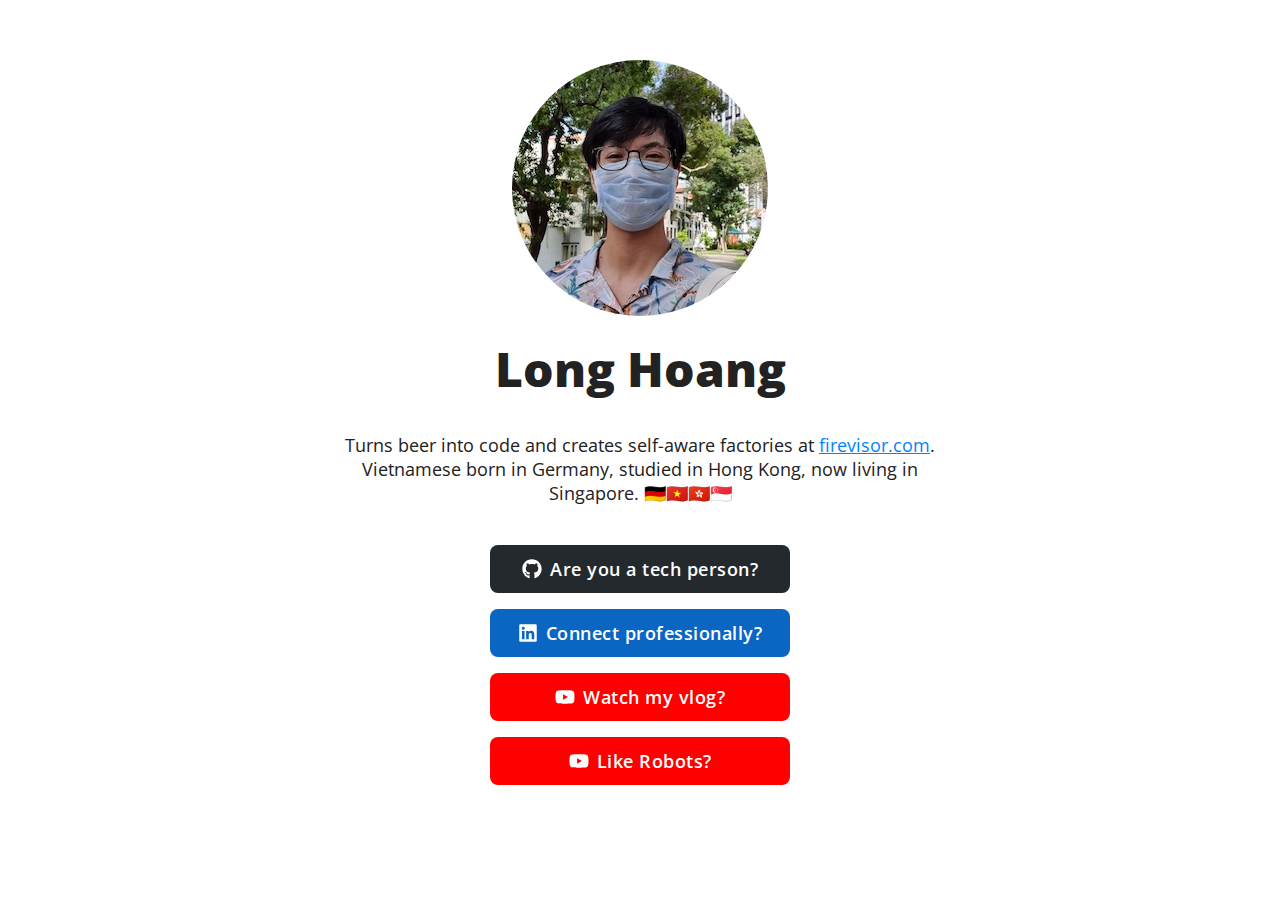
==== index.html @ 1d048261 "Add initial modified template from littelink" ====
<!DOCTYPE html>
<html lang="en">
  <head>
    <meta charset="utf-8">
    <title>Long Hoang | @longh</title>

    <meta name="description" content=""><!-- TODO -->
    <meta name="author" content="Long Hoang">

    <meta name="viewport" content="width=device-width, initial-scale=1">

    <link href="https://fonts.googleapis.com/css?family=Open+Sans:400,600,800&display=swap" rel="stylesheet">

    <link rel="stylesheet" href="css/normalize.css">
    <link rel="stylesheet" href="css/skeleton-light.css">
    <link rel="stylesheet" href="css/brands.css">

    <link rel="icon" type="image/png" href="images/profile-square-long-128.jpg"><!-- TODO -->
  </head>
  <body>
    <div class="container">
      <div class="row">
	<div class="column" style="margin-top: 10%">

	  <header>
            <img src="images/profile-square-long-256.jpg" srcset="images/profile-square-long-512.jpg 2x" style="border-radius: 50%;">
            <h1>Long Hoang</h1>

	    <p>Turns beer into code and creates self-aware factories at <a href="https://firevisor.com">firevisor.com</a>. Vietnamese born in Germany, studied in Hong Kong, now living in Singapore. 🇩🇪🇻🇳🇭🇰🇸🇬</p>
	  </header>

	  <main>
            <a class="button button-github" href="https://github.com/loong"><img class="icon" src="icons/github.svg">Are you a tech person?</a>
            <br />            
            <a class="button button-linkedin" href="https://www.linkedin.com/in/longh/"><img class="icon" src="icons/linkedin.svg">Connect professionally?</a>
            <br />
	    <a class="button button-youtube" href="https://www.youtube.com/watch?v=TLSK38Writg"><img class="icon" src="icons/youtube.svg">Watch my vlog?</a>
            <br />
	    <a class="button button-youtube" href="https://www.youtube.com/watch?v=tYRYdTxP_7Y&list=PLHEllRtBKB6ceioUP36t1E7LcESjAl58N"><img class="icon" src="icons/youtube.svg">Like Robots?</a>
            <br />
	  </main>

	</div>
      </div>
    </div>
  </body>
</html>
---- css/skeleton-light.css ----
/*
* littlelink V1
* https://littlelink.com
* Free to use under the MIT license.
* http://www.opensource.org/licenses/mit-license.php
* 12/21/2019
*
* Built using:
*
* Skeleton V2.0.4
* Copyright 2014, Dave Gamache
* www.getskeleton.com
* Free to use under the MIT license.
* http://www.opensource.org/licenses/mit-license.php
* 12/29/2014
*/


/* Table of contents
––––––––––––––––––––––––––––––––––––––––––––––––––
- Grid
- Base Styles
- Typography
- Links
- Code
- Spacing
- Utilities
*
* You'll find the button css in css/brands.css.
*
*/


/* Grid
–––––––––––––––––––––––––––––––––––––––––––––––––– */
.container {
  position: relative;
  width: 100%;
  max-width: 600px;
  text-align: center;
  margin: 0 auto;
  padding: 0 20px;
  box-sizing: border-box; }
.column {
  position: center;
  width: 100%;
  float: center;
  box-sizing: border-box; }

/* For devices larger than 400px */
@media (min-width: 400px) {
  .container {
    width: 85%;
    padding: 0; }
}

/* For devices larger than 550px */
@media (min-width: 550px) {
  .container {
    width: 80%; }
  .column,
  .columns {
    margin-left: 0; }
  .column:first-child,
  .columns:first-child {
    margin-left: 0; }

}


/* Base Styles
–––––––––––––––––––––––––––––––––––––––––––––––––– */
/* NOTE
html is set to 62.5% so that all the REM measurements throughout Skeleton
are based on 10px sizing. So basically 1.5rem = 15px :) */
html {
  font-size: 100%; }
body {
  font-size: 18px;
  line-height: 24px;
  font-weight: 400;
  font-family: "Open Sans", "HelveticaNeue", "Helvetica Neue", Helvetica, Arial, sans-serif;
  color: #222; }


/* Typography
–––––––––––––––––––––––––––––––––––––––––––––––––– */
h1 {
  margin-top: 0;
  margin-bottom: 16px;
  font-weight: 800; }
h1 { font-size:24px; line-height: 64px; letter-spacing: 0;}


/* Larger than phablet */
@media (min-width: 550px) {
  h1 { font-size: 48px; line-height: 96px;}
}

p {
  margin-top: 0; }


/* Links
–––––––––––––––––––––––––––––––––––––––––––––––––– */
a {
  color: #0085FF; }
a:hover {
  color: #0085FF; }


/* Code
–––––––––––––––––––––––––––––––––––––––––––––––––– */
code {
  padding: .2rem .5rem;
  margin: 0 .2rem;
  font-size: 90%;
  white-space: nowrap;
  background: #F1F1F1;
  border: 1px solid #E1E1E1;
  border-radius: 4px; }
pre > code {
  display: block;
  padding: 1rem 1.5rem;
  white-space: pre; }

/* Spacing
–––––––––––––––––––––––––––––––––––––––––––––––––– */
button,
.button {
  margin-bottom: 1rem; }
input,
textarea,
select,
fieldset {
  margin-bottom: 1.5rem; }
pre,
blockquote,
dl,
figure,
p,
ol {
  margin-bottom: 2.5rem; }


/* Utilities
–––––––––––––––––––––––––––––––––––––––––––––––––– */
.u-full-width {
  width: 100%;
  box-sizing: border-box; }
.u-max-full-width {
  max-width: 100%;
  box-sizing: border-box; }
.u-pull-right {
  float: right; }
.u-pull-left {
  float: left; }


/* Misc
–––––––––––––––––––––––––––––––––––––––––––––––––– */
hr {
  margin-top: 3rem;
  margin-bottom: 3.5rem;
  border-width: 0;
  border-top: 1px solid #E1E1E1; }
---- css/brands.css ----
/*
* littlelink.io
* Skeleton V2.0.4
* Copyright 2014, Dave Gamache
* www.getskeleton.com
* Free to use under the MIT license.
* http://www.opensource.org/licenses/mit-license.php
* 12/29/2014
*/

/*
* Built using on:
* Skeleton V2.0.4
* Copyright 2014, Dave Gamache
* www.getskeleton.com
* Free to use under the MIT license.
* http://www.opensource.org/licenses/mit-license.php
* 12/29/2014
*/


/* Table of contents
––––––––––––––––––––––––––––––––––––––––––––––––––

- Buttons
- Brand Styles

*/


/* Buttons
–––––––––––––––––––––––––––––––––––––––––––––––––– */

.button,
button {
  display: inline-block;
  text-decoration: none;
  height: 48px;
  padding: 0 16px;
  text-align: center;
  vertical-align: middle;
  font-size: 18px;
  width: 300px;
  font-weight: 600;
  line-height: 48px;
  letter-spacing: 0.5px;
  white-space: nowrap;
  background-color: transparent;
  border-radius: 8px;
  cursor: pointer;
  box-sizing: border-box; }
button:hover,
.button:focus {
  color: #333;
  border-color: #888;
  outline: 0; }
.button.button-primary {
  color: #FFF;
  filter: brightness(90%) }
.button.button-primary:hover,
.button.button-primary:focus {
  color: #FFF;
  filter: brightness(90%) }


/* Brand Icons
–––––––––––––––––––––––––––––––––––––––––––––––––– */

.icon {
  padding: 0px 8px 3.5px 0px;
  vertical-align: middle;
  width: 20px;
  height: 20px;
}


/* Brand Styles
–––––––––––––––––––––––––––––––––––––––––––––––––– */

/* Discord */
.button.button-discord {
  color: #FFFFFF;
  background-color: #7289DA }
.button.button-discord:hover,
.button.button-discord:focus {
  filter: brightness(90%) }

/* Facebook */
.button.button-facebook {
  color: #FFFFFF;
  background-color: #1877f2 }
.button.button-facebook:hover,
.button.button-facebook:focus {
  filter: brightness(90%) }

/* Figma */
.button.button-figma {
  color: #FFFFFF;
  background-color: #131313 }
.button.button-figma:hover,
.button.button-figma:focus {
  filter: brightness(90%) }

/* Github */
.button.button-github {
  color: #FFFFFF;
  background-color: #24292e }
.button.button-github:hover,
.button.button-github:focus {
  filter: brightness(90%) }

/* Instagram */
.button.button-instagram {
  color: #FFFFFF;
  background-image: linear-gradient(-135deg,#1400c8,#b900b4,#f50000) }
.button.button-instagram:hover,
.button.button-instagram:focus {
  filter: brightness(90%) }

/* Kit */
.button.button-kit {
  color: #FFFFFF;
  background-color: #10c694 }
.button.button-kit:hover,
.button.button-kit:focus {
  filter: brightness(90%) }

/* LinkedIn */
.button.button-linkedin {
  color: #FFFFFF;
  background-color: #0A66C2 }
.button.button-linkedin:hover,
.button.button-linkedin:focus {
  filter: brightness(90%) }

/* Medium */
.button.button-medium {
  color: #000000;
  background-color: #E8F3EC }
.button.button-medium:hover,
.button.button-medium:focus {
  filter: brightness(90%) }

/* Mixer */
.button.button-mixer {
  color: #FFFFFF;
  background-color: #212c3d }
.button.button-mixer:hover,
.button.button-mixer:focus {
  filter: brightness(90%) }

/* Pinterest */
.button.button-pinterest {
  color: #FFFFFF;
  background-color: #E60023 }
.button.button-pinterest:hover,
.button.button-pinterest:focus {
  filter: brightness(90%) }

/* Reddit */
.button.button-reddit {
  color: #FFFFFF;
  background-color: #FF4500 }
.button.button-reddit:hover,
.button.button-reddit:focus {
  filter: brightness(90%) }

/* Snapchat */
.button.button-snapchat {
  color: #000000;
  background-color: #fffc00 }
.button.button-snapchat:hover,
.button.button-snapchat:focus {
  filter: brightness(90%) }

/* SoundCloud */
.button.button-soundcloud {
  color: #FFFFFF;
  background-color: #ff5500 }
.button.button-soundcloud:hover,
.button.button-soundcloud:focus {
  filter: brightness(90%) }

/* Spectrum */
.button.button-spectrum {
  color: #FFFFFF;
  background-color: #7b16ff }
.button.button-spectrum:hover,
.button.button-spectrum:focus {
  filter: brightness(90%) }

/* Spotify */
.button.button-spotify {
  color: #FFFFFF;
  background-color: #1DB954 }
.button.button-spotify:hover,
.button.button-spotify:focus {
  filter: brightness(90%) }

/* Steam */
.button.button-steam {
  color: #FFFFFF;
  background-color: #171a21 }
.button.button-steam:hover,
.button.button-steam:focus {
  filter: brightness(90%) }
  
/* Telegram */
.button.button-telegram {
  color: #FFFFFF;
  background-color: #3faee8 }
.button.button-telegram:hover,
.button.button-telegram:focus {
  filter: brightness(90%) }

/* Tumblr */
.button.button-tumblr {
  color: #FFFFFF;
  background-color: #131313 }
.button.button-tumblr:hover,
.button.button-tumblr:focus {
  filter: brightness(90%) }

/* Twitch */
.button.button-twitch {
  color: #FFFFFF;
  background-color: #9146ff }
.button.button-twitch:hover,
.button.button-twitch:focus {
  filter: brightness(90%) }

/* Twitter */
.button.button-twitter {
  color: #FFFFFF;
  background-color: #1DA1F2 }
.button.button-twitter:hover,
.button.button-twitter:focus {
  filter: brightness(90%) }

/* YouTube */
.button.button-youtube {
  color: #FFFFFF;
  background-color: #FF0000 }
.button.button-youtube:hover,
.button.button-youtube:focus {
  filter: brightness(90%) }
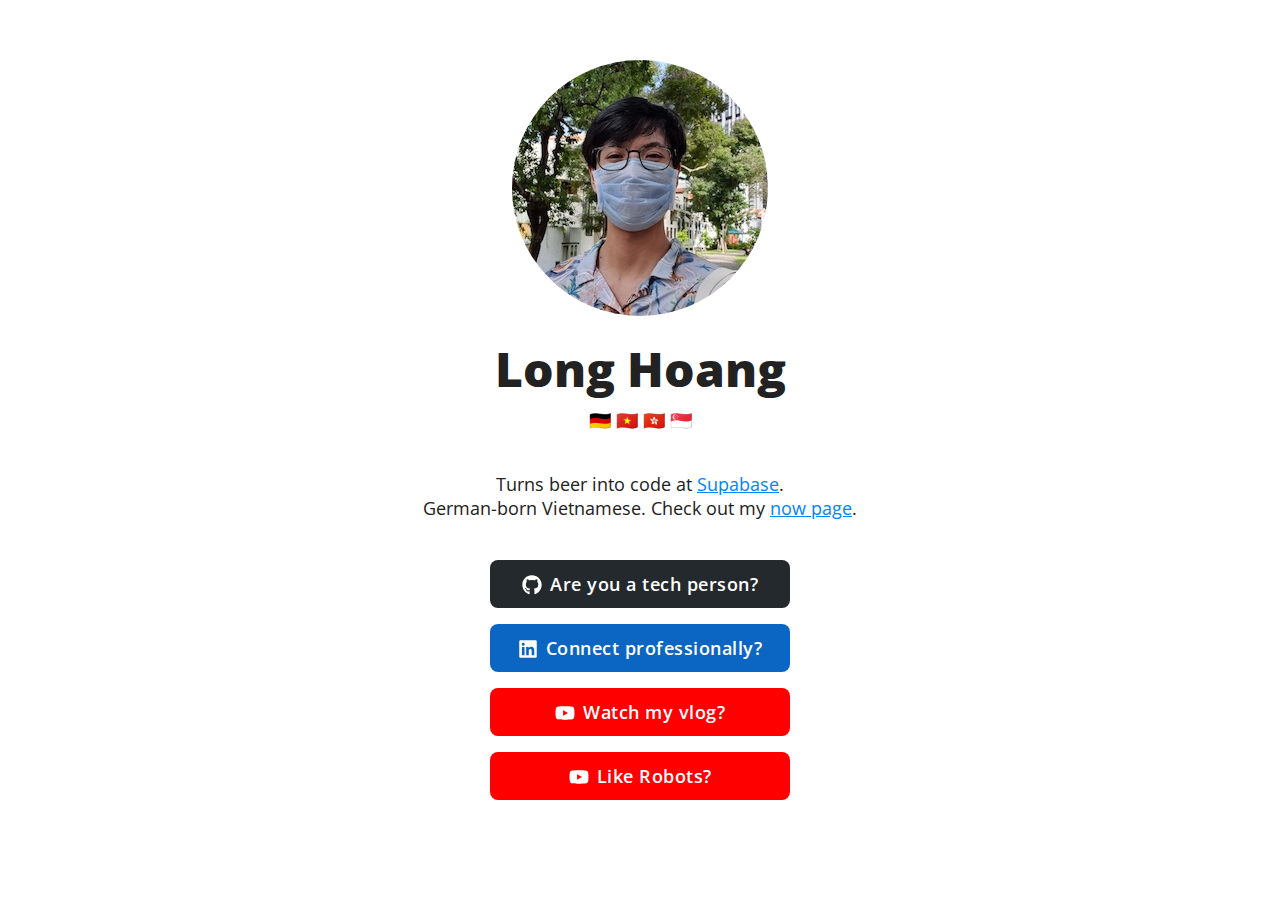
==== commit 3244b3ea: "Change blurb" ====
--- a/index.html
+++ b/index.html
@@ -1,47 +1,221 @@
 <!DOCTYPE html>
 <html lang="en">
   <head>
-    <meta charset="utf-8">
+    <meta charset="utf-8" />
     <title>Long Hoang | @longh</title>
 
-    <meta name="description" content=""><!-- TODO -->
-    <meta name="author" content="Long Hoang">
-
-    <meta name="viewport" content="width=device-width, initial-scale=1">
-
-    <link href="https://fonts.googleapis.com/css?family=Open+Sans:400,600,800&display=swap" rel="stylesheet">
-
-    <link rel="stylesheet" href="css/normalize.css">
-    <link rel="stylesheet" href="css/skeleton-light.css">
-    <link rel="stylesheet" href="css/brands.css">
-
-    <link rel="icon" type="image/png" href="images/profile-square-long-128.jpg"><!-- TODO -->
+    <meta name="description" content="" />
+    <!-- TODO -->
+    <meta name="author" content="Long Hoang" />
+
+    <meta name="viewport" content="width=device-width, initial-scale=1" />
+
+    <link
+      href="https://fonts.googleapis.com/css?family=Open+Sans:400,600,800&display=swap"
+      rel="stylesheet"
+    />
+
+    <link rel="stylesheet" href="css/normalize.css" />
+    <link rel="stylesheet" href="css/skeleton-light.css" />
+    <link rel="stylesheet" href="css/brands.css" />
+
+    <link
+      rel="icon"
+      type="image/png"
+      href="images/profile-square-long-128.jpg"
+    />
+    <!-- TODO -->
+
+    <!-- start Mixpanel -->
+    <script type="text/javascript">
+      (function (c, a) {
+        if (!a.__SV) {
+          var b = window;
+          try {
+            var d,
+              m,
+              j,
+              k = b.location,
+              f = k.hash;
+            d = function (a, b) {
+              return (m = a.match(RegExp(b + "=([^&]*)"))) ? m[1] : null;
+            };
+            f &&
+              d(f, "state") &&
+              ((j = JSON.parse(decodeURIComponent(d(f, "state")))),
+              "mpeditor" === j.action &&
+                (b.sessionStorage.setItem("_mpcehash", f),
+                history.replaceState(
+                  j.desiredHash || "",
+                  c.title,
+                  k.pathname + k.search
+                )));
+          } catch (n) {}
+          var l, h;
+          window.mixpanel = a;
+          a._i = [];
+          a.init = function (b, d, g) {
+            function c(b, i) {
+              var a = i.split(".");
+              2 == a.length && ((b = b[a[0]]), (i = a[1]));
+              b[i] = function () {
+                b.push([i].concat(Array.prototype.slice.call(arguments, 0)));
+              };
+            }
+            var e = a;
+            "undefined" !== typeof g ? (e = a[g] = []) : (g = "mixpanel");
+            e.people = e.people || [];
+            e.toString = function (b) {
+              var a = "mixpanel";
+              "mixpanel" !== g && (a += "." + g);
+              b || (a += " (stub)");
+              return a;
+            };
+            e.people.toString = function () {
+              return e.toString(1) + ".people (stub)";
+            };
+            l =
+              "disable time_event track track_pageview track_links track_forms track_with_groups add_group set_group remove_group register register_once alias unregister identify name_tag set_config reset opt_in_tracking opt_out_tracking has_opted_in_tracking has_opted_out_tracking clear_opt_in_out_tracking people.set people.set_once people.unset people.increment people.append people.union people.track_charge people.clear_charges people.delete_user people.remove".split(
+                " "
+              );
+            for (h = 0; h < l.length; h++) c(e, l[h]);
+            var f = "set set_once union unset remove delete".split(" ");
+            e.get_group = function () {
+              function a(c) {
+                b[c] = function () {
+                  call2_args = arguments;
+                  call2 = [c].concat(Array.prototype.slice.call(call2_args, 0));
+                  e.push([d, call2]);
+                };
+              }
+              for (
+                var b = {},
+                  d = ["get_group"].concat(
+                    Array.prototype.slice.call(arguments, 0)
+                  ),
+                  c = 0;
+                c < f.length;
+                c++
+              )
+                a(f[c]);
+              return b;
+            };
+            a._i.push([b, d, g]);
+          };
+          a.__SV = 1.2;
+          b = c.createElement("script");
+          b.type = "text/javascript";
+          b.async = !0;
+          b.src =
+            "undefined" !== typeof MIXPANEL_CUSTOM_LIB_URL
+              ? MIXPANEL_CUSTOM_LIB_URL
+              : "file:" === c.location.protocol &&
+                "//cdn.mxpnl.com/libs/mixpanel-2-latest.min.js".match(/^\/\//)
+              ? "https://cdn.mxpnl.com/libs/mixpanel-2-latest.min.js"
+              : "//cdn.mxpnl.com/libs/mixpanel-2-latest.min.js";
+          d = c.getElementsByTagName("script")[0];
+          d.parentNode.insertBefore(b, d);
+        }
+      })(document, window.mixpanel || []);
+      mixpanel.init("0b9bf0e5fe3b4a18e5077c3643ab8814");
+      mixpanel.track("linkr page opened");
+    </script>
+    <!-- end Mixpanel -->
   </head>
   <body>
     <div class="container">
       <div class="row">
-	<div class="column" style="margin-top: 10%">
-
-	  <header>
-            <img src="images/profile-square-long-256.jpg" srcset="images/profile-square-long-512.jpg 2x" style="border-radius: 50%;">
+        <div class="column" style="margin-top: 10%">
+          <header>
+            <img
+              src="images/profile-square-long-256.jpg"
+              srcset="images/profile-square-long-512.jpg 2x"
+              style="border-radius: 50%"
+            />
             <h1>Long Hoang</h1>
-
-	    <p>Turns beer into code and creates self-aware factories at <a href="https://firevisor.com">firevisor.com</a>. Vietnamese born in Germany, studied in Hong Kong, now living in Singapore. 🇩🇪🇻🇳🇭🇰🇸🇬</p>
-	  </header>
-
-	  <main>
-            <a class="button button-github" href="https://github.com/loong"><img class="icon" src="icons/github.svg">Are you a tech person?</a>
-            <br />            
-            <a class="button button-linkedin" href="https://www.linkedin.com/in/longh/"><img class="icon" src="icons/linkedin.svg">Connect professionally?</a>
-            <br />
-	    <a class="button button-youtube" href="https://www.youtube.com/watch?v=TLSK38Writg"><img class="icon" src="icons/youtube.svg">Watch my vlog?</a>
-            <br />
-	    <a class="button button-youtube" href="https://www.youtube.com/watch?v=tYRYdTxP_7Y&list=PLHEllRtBKB6ceioUP36t1E7LcESjAl58N"><img class="icon" src="icons/youtube.svg">Like Robots?</a>
-            <br />
-	  </main>
-
-	</div>
+            <p style="margin-top: -1.37em">🇩🇪 🇻🇳 🇭🇰 🇸🇬</p>
+            <p>
+              Turns beer into code at
+              <a href="https://supabase.com">Supabase</a>. <br />
+              German-born Vietnamese. Check out my
+              <a
+                href="https://longh.notion.site/Now-Page-5d1da176b8304c98a0f76d45243105f5"
+                >now page</a
+              >.
+            </p>
+          </header>
+
+          <main>
+            <div id="nav">
+              <a
+                id="tech-person"
+                class="button button-github"
+                href="https://github.com/loong"
+                target="_blank"
+                ><img class="icon" src="icons/github.svg" />Are you a tech
+                person?</a
+              >
+              <br />
+              <a
+                id="connect-linkedin"
+                class="button button-linkedin"
+                href="https://www.linkedin.com/in/longh/"
+                target="_blank"
+                ><img class="icon" src="icons/linkedin.svg" />Connect
+                professionally?</a
+              >
+              <br />
+              <a
+                id="watch-vlog"
+                class="button button-youtube"
+                href="https://www.youtube.com/watch?v=TLSK38Writg"
+                target="_blank"
+                ><img class="icon" src="icons/youtube.svg" />Watch my vlog?</a
+              >
+              <br />
+              <a
+                id="like-robots"
+                class="button button-youtube"
+                href="https://www.youtube.com/watch?v=tYRYdTxP_7Y&list=PLHEllRtBKB6ceioUP36t1E7LcESjAl58N"
+                target="_blank"
+                ><img class="icon" src="icons/youtube.svg" />Like Robots?</a
+              >
+            </div>
+          </main>
+        </div>
       </div>
     </div>
+
+    <!-- Global site tag (gtag.js) - Google Analytics -->
+    <script
+      async
+      src="https://www.googletagmanager.com/gtag/js?id=UA-136899349-2"
+    ></script>
+    <script>
+      window.dataLayer = window.dataLayer || [];
+      function gtag() {
+        dataLayer.push(arguments);
+      }
+      gtag("js", new Date());
+      gtag("config", "UA-136899349-2");
+    </script>
+
+    <script type="text/javascript">
+      mixpanel.people.increment("linkr opened");
+      mixpanel.track_links("#tech-person", "Open GitHub from linkr", {
+        referrer: document.referrer,
+        "maybe-techie": true,
+      });
+      mixpanel.track_links("#connect-linkedin", "Open LinkedIn from linkr", {
+        referrer: document.referrer,
+      });
+      mixpanel.track_links("#watch-vlog", "Open Vlog from linkr", {
+        referrer: document.referrer,
+      });
+      mixpanel.track_links("#like-robots", "Open Stingray from linkr", {
+        referrer: document.referrer,
+        "maybe-likes-robots": true,
+      });
+    </script>
   </body>
 </html>
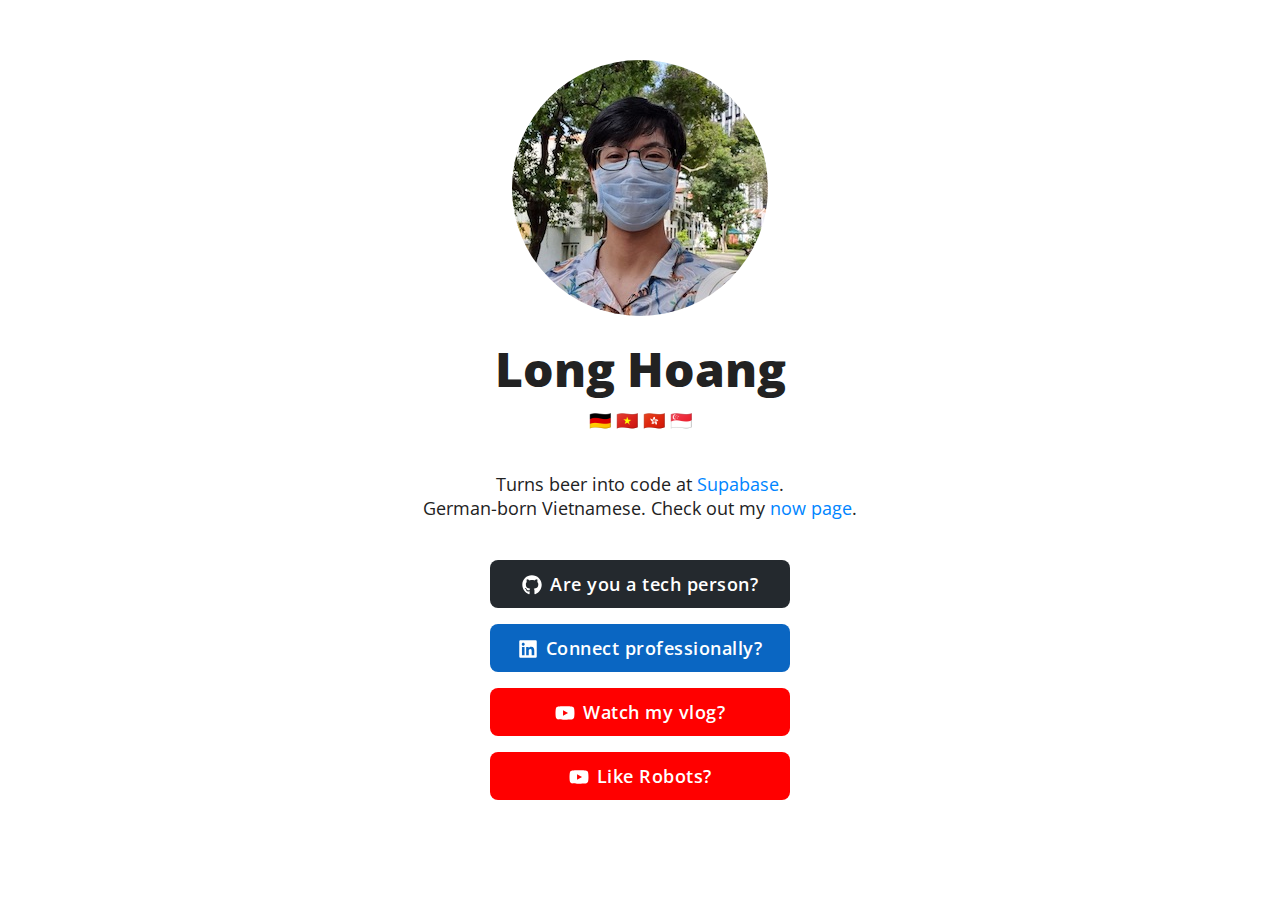
==== commit 47c7ebcf: "Link flags" ====
--- a/index.html
+++ b/index.html
@@ -133,7 +133,12 @@
               style="border-radius: 50%"
             />
             <h1>Long Hoang</h1>
-            <p style="margin-top: -1.37em">🇩🇪 🇻🇳 🇭🇰 🇸🇬</p>
+            <p style="margin-top: -1.37em">
+              <a href="https://goo.gl/ymmry0">🇩🇪</a>
+              <a href="https://goo.gl/maps/1oqw2eSuHipm4Dgz8">🇻🇳</a>
+              <a href="https://goo.gl/maps/BKKrBo96uxvAX8GK9">🇭🇰</a>
+              <a href="https://goo.gl/maps/yvHeVRHpuypQ4VXc9">🇸🇬</a>
+            </p>
             <p>
               Turns beer into code at
               <a href="https://supabase.com">Supabase</a>. <br />
--- a/css/skeleton-light.css
+++ b/css/skeleton-light.css
@@ -15,7 +15,6 @@
 * 12/29/2014
 */
 
-
 /* Table of contents
 ––––––––––––––––––––––––––––––––––––––––––––––––––
 - Grid
@@ -30,7 +29,6 @@
 *
 */
 
-
 /* Grid
 –––––––––––––––––––––––––––––––––––––––––––––––––– */
 .container {
@@ -40,33 +38,37 @@
   text-align: center;
   margin: 0 auto;
   padding: 0 20px;
-  box-sizing: border-box; }
+  box-sizing: border-box;
+}
 .column {
   position: center;
   width: 100%;
   float: center;
-  box-sizing: border-box; }
+  box-sizing: border-box;
+}
 
 /* For devices larger than 400px */
 @media (min-width: 400px) {
   .container {
     width: 85%;
-    padding: 0; }
+    padding: 0;
+  }
 }
 
 /* For devices larger than 550px */
 @media (min-width: 550px) {
   .container {
-    width: 80%; }
+    width: 80%;
+  }
   .column,
   .columns {
-    margin-left: 0; }
+    margin-left: 0;
+  }
   .column:first-child,
   .columns:first-child {
-    margin-left: 0; }
-
+    margin-left: 0;
+  }
 }
-
 
 /* Base Styles
 –––––––––––––––––––––––––––––––––––––––––––––––––– */
@@ -74,88 +76,107 @@
 html is set to 62.5% so that all the REM measurements throughout Skeleton
 are based on 10px sizing. So basically 1.5rem = 15px :) */
 html {
-  font-size: 100%; }
+  font-size: 100%;
+}
 body {
   font-size: 18px;
   line-height: 24px;
   font-weight: 400;
-  font-family: "Open Sans", "HelveticaNeue", "Helvetica Neue", Helvetica, Arial, sans-serif;
-  color: #222; }
-
+  font-family: "Open Sans", "HelveticaNeue", "Helvetica Neue", Helvetica, Arial,
+    sans-serif;
+  color: #222;
+}
 
 /* Typography
 –––––––––––––––––––––––––––––––––––––––––––––––––– */
 h1 {
   margin-top: 0;
   margin-bottom: 16px;
-  font-weight: 800; }
-h1 { font-size:24px; line-height: 64px; letter-spacing: 0;}
-
+  font-weight: 800;
+}
+h1 {
+  font-size: 24px;
+  line-height: 64px;
+  letter-spacing: 0;
+}
 
 /* Larger than phablet */
 @media (min-width: 550px) {
-  h1 { font-size: 48px; line-height: 96px;}
+  h1 {
+    font-size: 48px;
+    line-height: 96px;
+  }
 }
 
 p {
-  margin-top: 0; }
-
+  margin-top: 0;
+}
 
 /* Links
 –––––––––––––––––––––––––––––––––––––––––––––––––– */
 a {
-  color: #0085FF; }
+  color: #0085ff;
+  text-decoration: none;
+}
 a:hover {
-  color: #0085FF; }
-
+  color: #0085ff;
+  text-decoration: underline;
+}
 
 /* Code
 –––––––––––––––––––––––––––––––––––––––––––––––––– */
 code {
-  padding: .2rem .5rem;
-  margin: 0 .2rem;
+  padding: 0.2rem 0.5rem;
+  margin: 0 0.2rem;
   font-size: 90%;
   white-space: nowrap;
-  background: #F1F1F1;
-  border: 1px solid #E1E1E1;
-  border-radius: 4px; }
+  background: #f1f1f1;
+  border: 1px solid #e1e1e1;
+  border-radius: 4px;
+}
 pre > code {
   display: block;
   padding: 1rem 1.5rem;
-  white-space: pre; }
+  white-space: pre;
+}
 
 /* Spacing
 –––––––––––––––––––––––––––––––––––––––––––––––––– */
 button,
 .button {
-  margin-bottom: 1rem; }
+  margin-bottom: 1rem;
+}
 input,
 textarea,
 select,
 fieldset {
-  margin-bottom: 1.5rem; }
+  margin-bottom: 1.5rem;
+}
 pre,
 blockquote,
 dl,
 figure,
 p,
 ol {
-  margin-bottom: 2.5rem; }
-
+  margin-bottom: 2.5rem;
+}
 
 /* Utilities
 –––––––––––––––––––––––––––––––––––––––––––––––––– */
 .u-full-width {
   width: 100%;
-  box-sizing: border-box; }
+  box-sizing: border-box;
+}
 .u-max-full-width {
   max-width: 100%;
-  box-sizing: border-box; }
+  box-sizing: border-box;
+}
 .u-pull-right {
-  float: right; }
+  float: right;
+}
 .u-pull-left {
-  float: left; }
-
+  float: left;
+}
 
 /* Misc
 –––––––––––––––––––––––––––––––––––––––––––––––––– */
@@ -163,5 +184,5 @@
   margin-top: 3rem;
   margin-bottom: 3.5rem;
   border-width: 0;
-  border-top: 1px solid #E1E1E1; }
-
+  border-top: 1px solid #e1e1e1;
+}
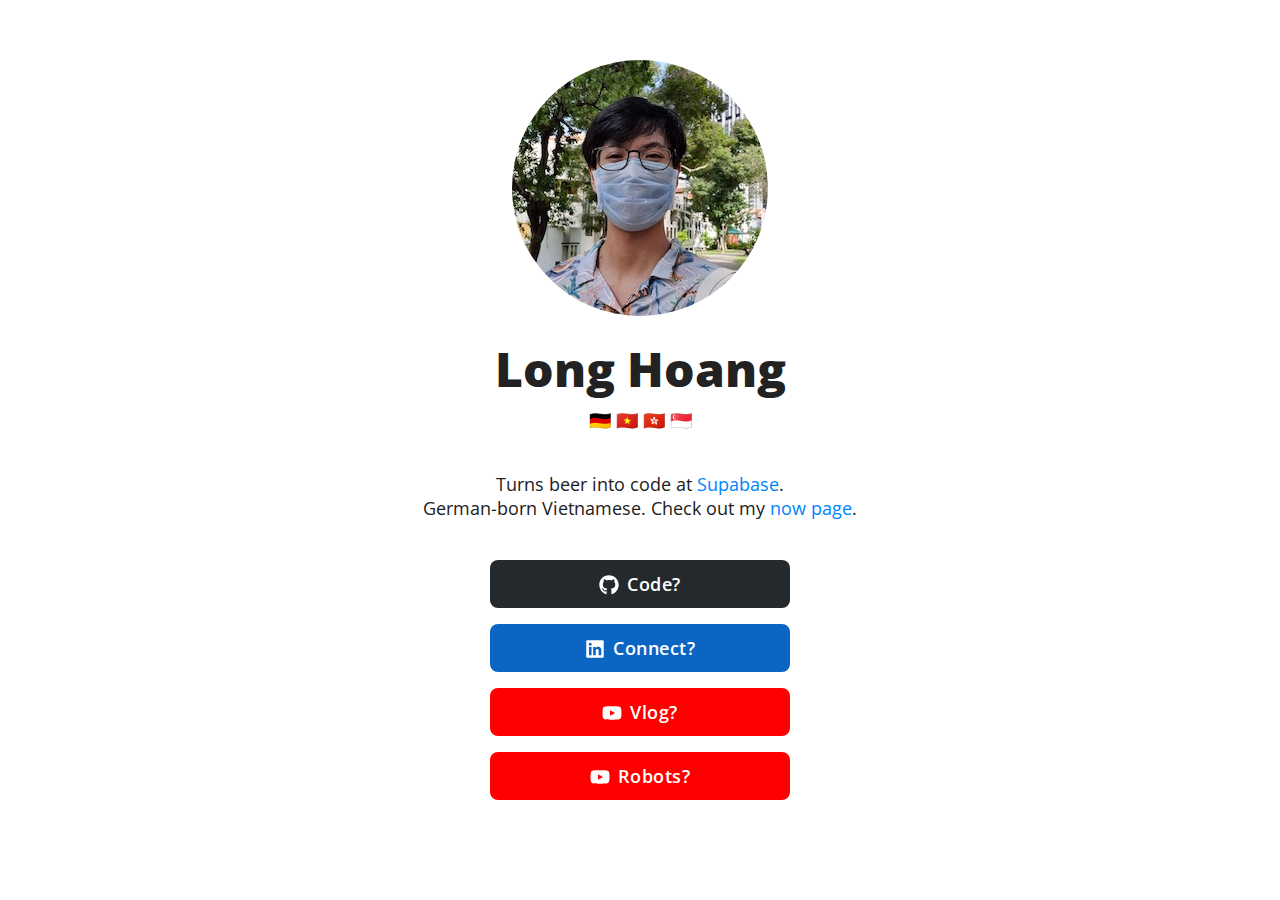
==== commit 2f036a24: "Change button texts" ====
--- a/index.html
+++ b/index.html
@@ -157,8 +157,7 @@
                 class="button button-github"
                 href="https://github.com/loong"
                 target="_blank"
-                ><img class="icon" src="icons/github.svg" />Are you a tech
-                person?</a
+                ><img class="icon" src="icons/github.svg" />Code?</a
               >
               <br />
               <a
@@ -166,8 +165,7 @@
                 class="button button-linkedin"
                 href="https://www.linkedin.com/in/longh/"
                 target="_blank"
-                ><img class="icon" src="icons/linkedin.svg" />Connect
-                professionally?</a
+                ><img class="icon" src="icons/linkedin.svg" />Connect?</a
               >
               <br />
               <a
@@ -175,7 +173,7 @@
                 class="button button-youtube"
                 href="https://www.youtube.com/watch?v=TLSK38Writg"
                 target="_blank"
-                ><img class="icon" src="icons/youtube.svg" />Watch my vlog?</a
+                ><img class="icon" src="icons/youtube.svg" />Vlog?</a
               >
               <br />
               <a
@@ -183,7 +181,7 @@
                 class="button button-youtube"
                 href="https://www.youtube.com/watch?v=tYRYdTxP_7Y&list=PLHEllRtBKB6ceioUP36t1E7LcESjAl58N"
                 target="_blank"
-                ><img class="icon" src="icons/youtube.svg" />Like Robots?</a
+                ><img class="icon" src="icons/youtube.svg" />Robots?</a
               >
             </div>
           </main>
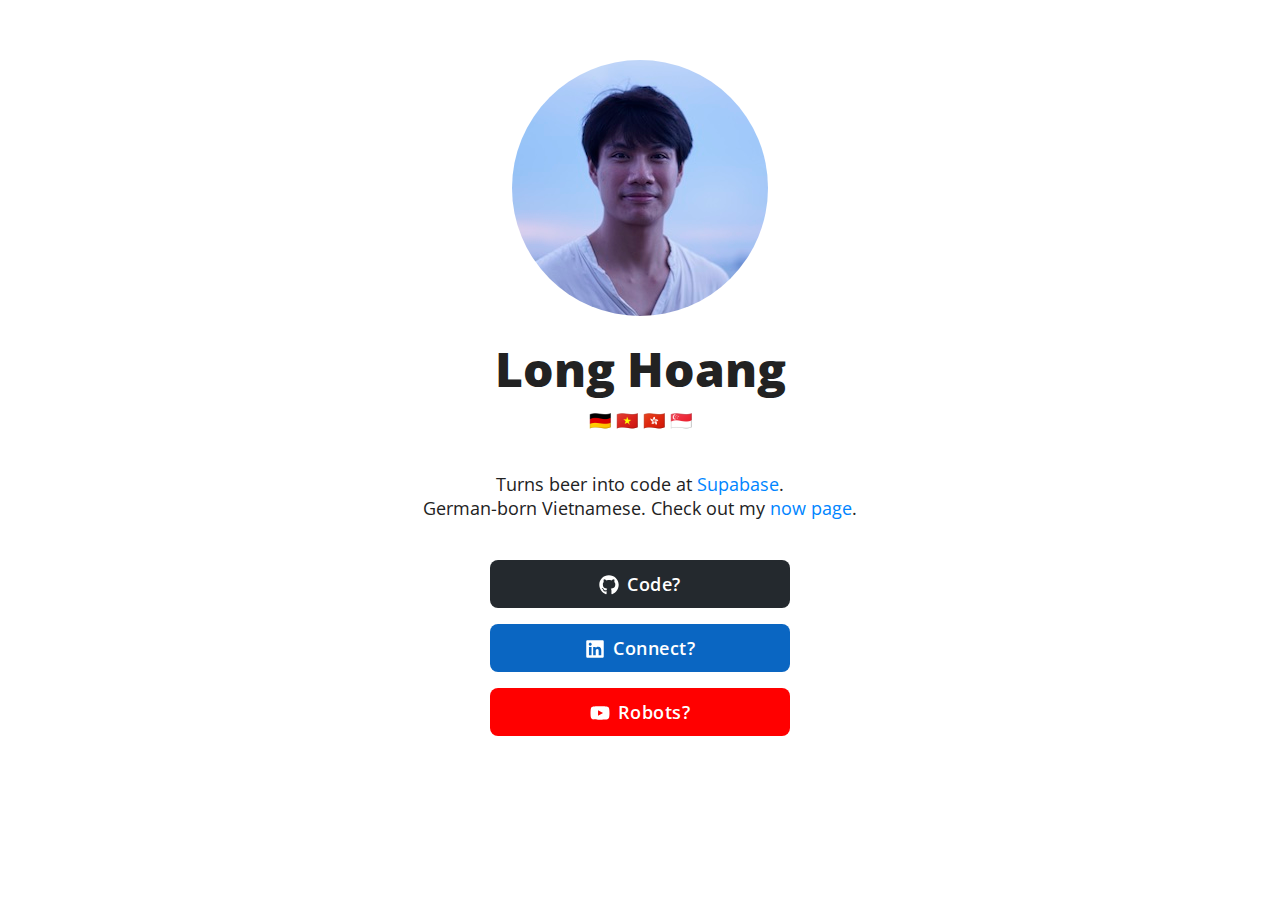
==== commit 810fb3d2: "Update index.html" ====
--- a/index.html
+++ b/index.html
@@ -169,14 +169,6 @@
               >
               <br />
               <a
-                id="watch-vlog"
-                class="button button-youtube"
-                href="https://www.youtube.com/watch?v=TLSK38Writg"
-                target="_blank"
-                ><img class="icon" src="icons/youtube.svg" />Vlog?</a
-              >
-              <br />
-              <a
                 id="like-robots"
                 class="button button-youtube"
                 href="https://www.youtube.com/watch?v=tYRYdTxP_7Y&list=PLHEllRtBKB6ceioUP36t1E7LcESjAl58N"
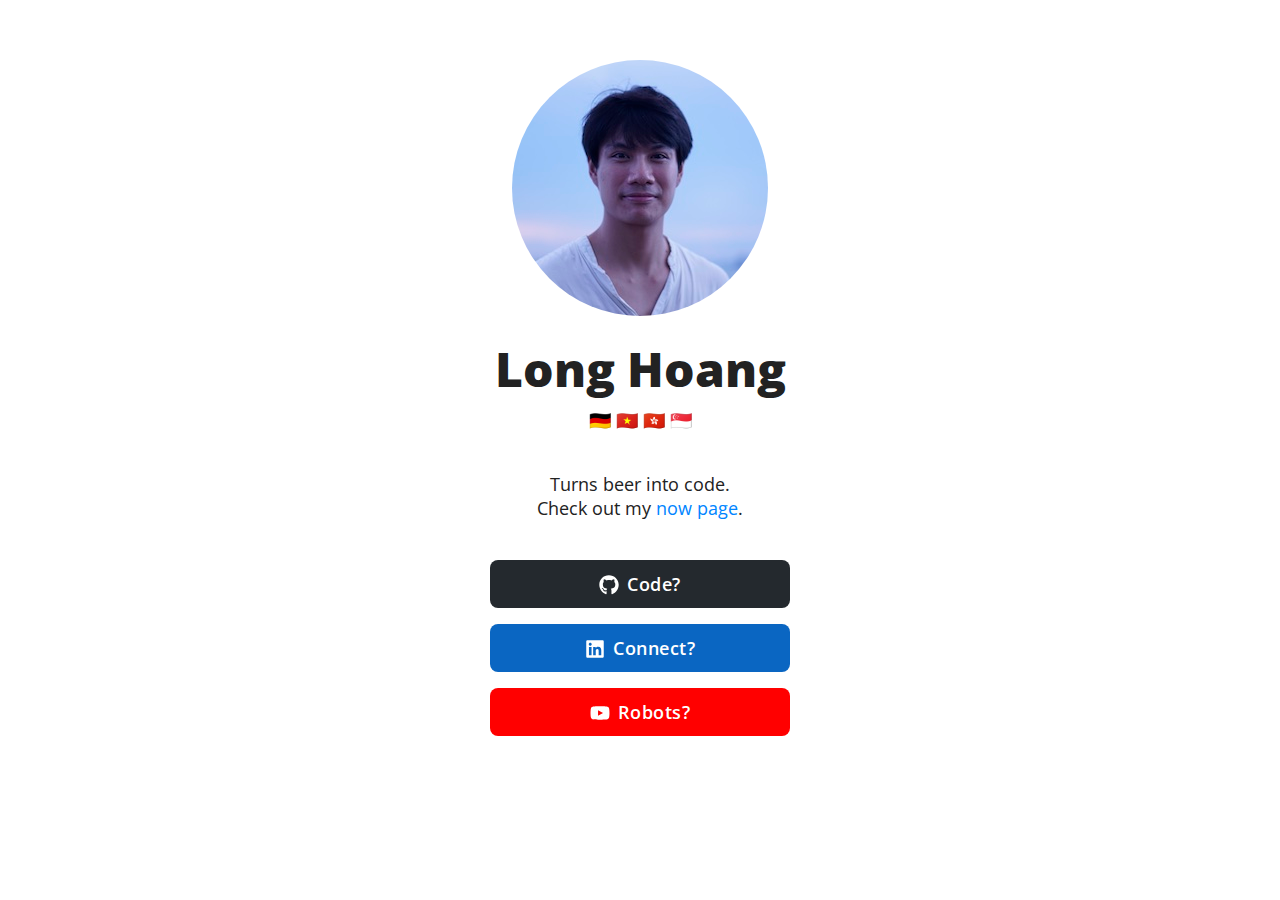
==== commit 9fb37069: "Update index.html" ====
--- a/index.html
+++ b/index.html
@@ -140,9 +140,8 @@
               <a href="https://goo.gl/maps/yvHeVRHpuypQ4VXc9">🇸🇬</a>
             </p>
             <p>
-              Turns beer into code at
-              <a href="https://supabase.com">Supabase</a>. <br />
-              German-born Vietnamese. Check out my
+              Turns beer into code. <br />
+              Check out my
               <a
                 href="https://longh.notion.site/Now-Page-5d1da176b8304c98a0f76d45243105f5"
                 >now page</a
